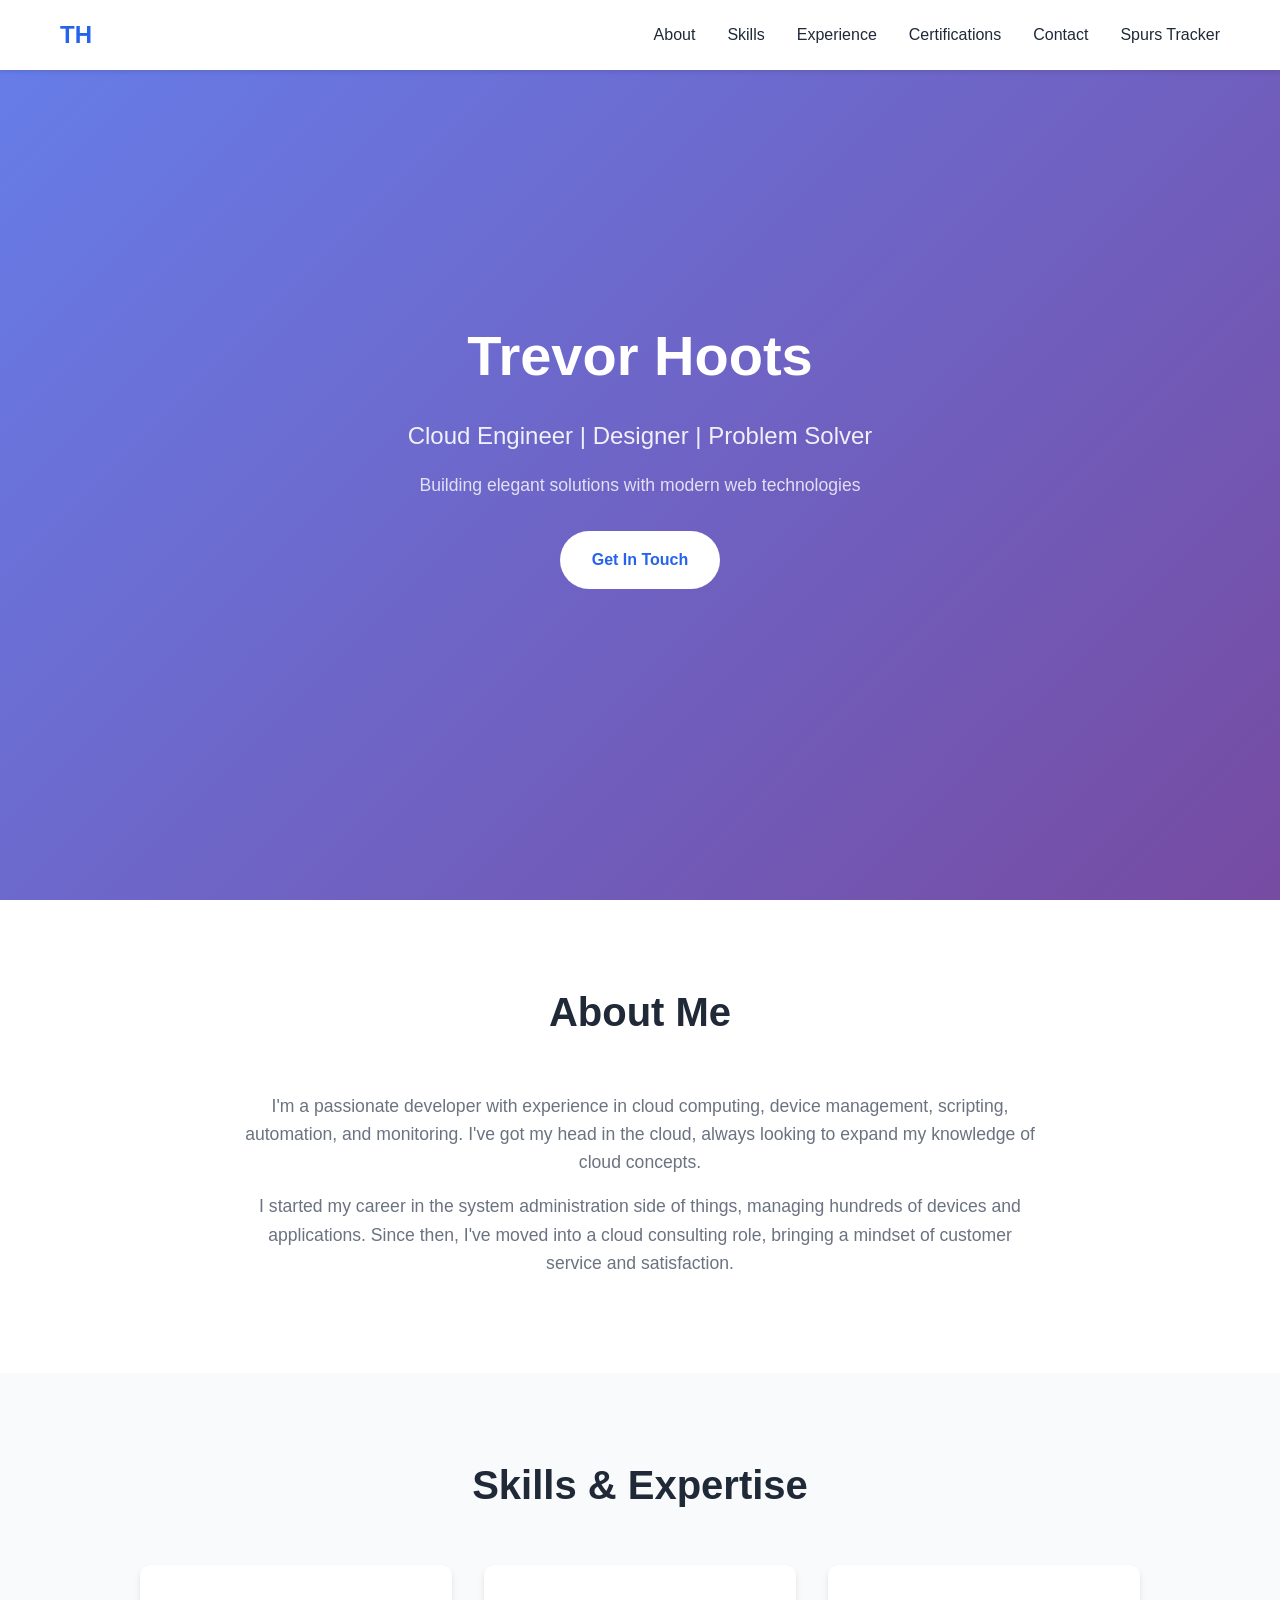
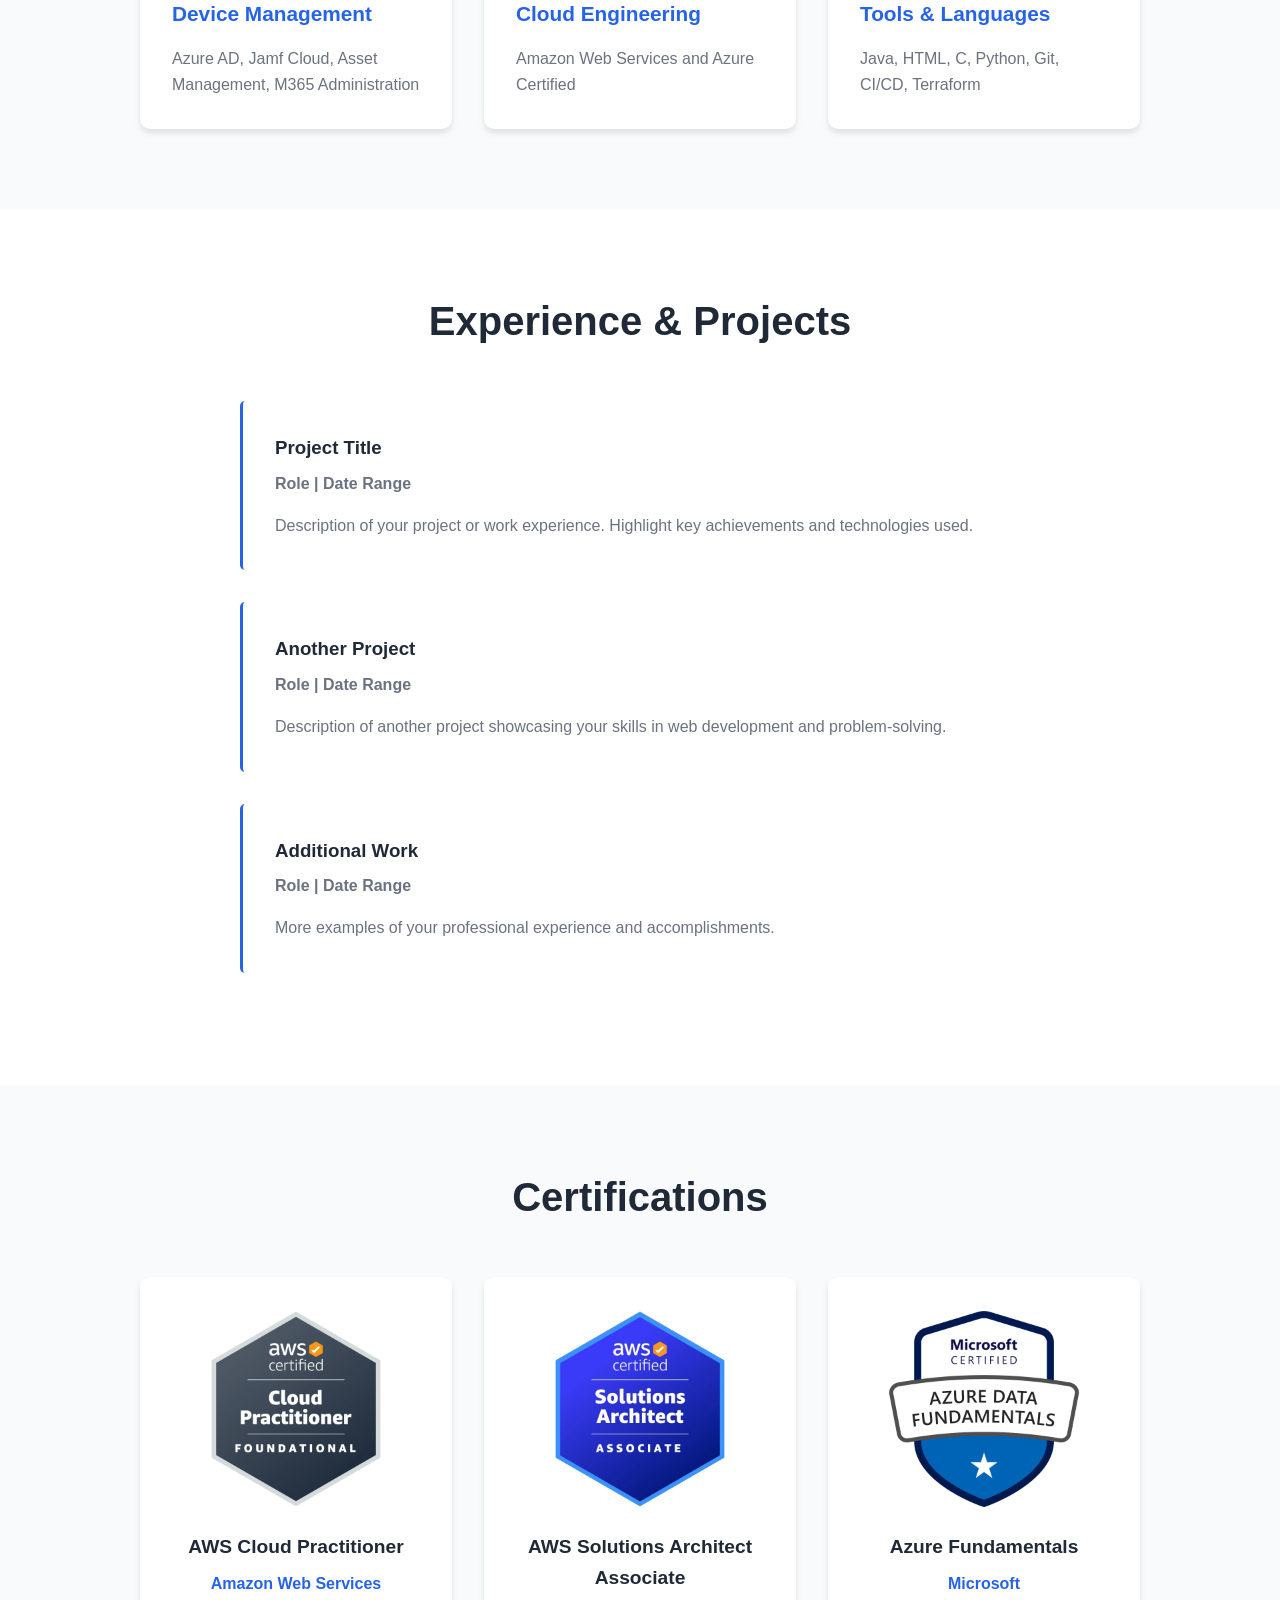
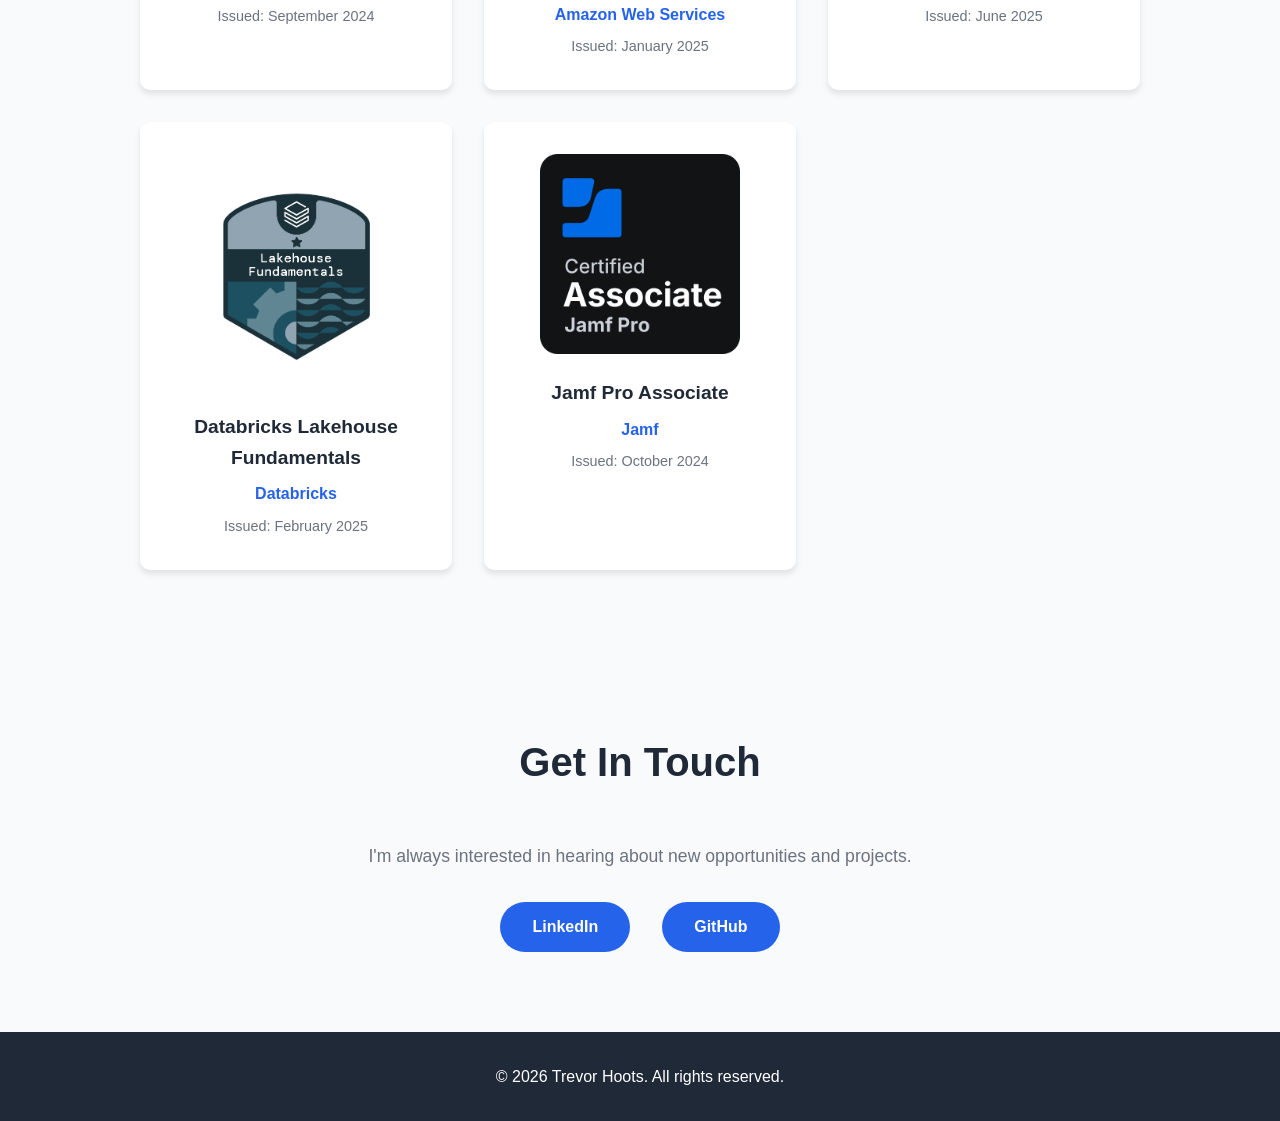
==== index.html @ 1b1d7140 "Initial commit: portfolio site + Spurs relegation tracker" ====
<!DOCTYPE html>
<html lang="en-us">
    <head>
        <meta charset="UTF-8">
        <meta name="viewport" content="width=device-width, initial-scale=1.0">
        <title>Trevor Hoots - Portfolio</title>
        <link rel="stylesheet" href="style.css">
    </head>
    <body>
        <!-- Navigation -->
        <nav class="navbar">
            <div class="nav-container">
                <a href="#home" class="nav-logo">TH</a>
                <ul class="nav-menu">
                    <li><a href="#about" class="nav-link">About</a></li>
                    <li><a href="#skills" class="nav-link">Skills</a></li>
                    <li><a href="#experience" class="nav-link">Experience</a></li>
                    <li><a href="#certifications" class="nav-link">Certifications</a></li>
                    <li><a href="#contact" class="nav-link">Contact</a></li>
                    <li><a href="/spurs/" class="nav-link">Spurs Tracker</a></li>
                </ul>
            </div>
        </nav>

        <!-- Hero Section -->
        <section id="home" class="hero">
            <div class="hero-content">
                <h1 class="hero-title">Trevor Hoots</h1>
                <p class="hero-subtitle">Cloud Engineer | Designer | Problem Solver</p>
                <p class="hero-description">Building elegant solutions with modern web technologies</p>
                <a href="#contact" class="cta-button">Get In Touch</a>
            </div>
        </section>

        <!-- About Section -->
        <section id="about" class="section">
            <div class="container">
                <h2 class="section-title">About Me</h2>
                <div class="about-content">
                    <p>I'm a passionate developer with experience in cloud computing, device management, scripting, automation, and monitoring. I've got my head in the cloud, always looking to expand my knowledge of cloud concepts.</p>
                    <p>I started my career in the system administration side of things, managing hundreds of devices and applications. Since then, I've moved into a cloud consulting role, bringing a mindset of customer service and satisfaction.</p>
                </div>
            </div>
        </section>

        <!-- Skills Section -->
        <section id="skills" class="section section-alt">
            <div class="container">
                <h2 class="section-title">Skills & Expertise</h2>
                <div class="skills-grid">
                    <div class="skill-card">
                        <h3>Device Management</h3>
                        <p>Azure AD, Jamf Cloud, Asset Management, M365 Administration</p>
                    </div>
                    <div class="skill-card">
                        <h3>Cloud Engineering</h3>
                        <p>Amazon Web Services and Azure Certified</p>
                    </div>
                    <div class="skill-card">
                        <h3>Tools & Languages</h3>
                        <p>Java, HTML, C, Python, Git, CI/CD, Terraform</p>
                    </div>
                </div>
            </div>
        </section>

        <!-- Experience Section -->
        <section id="experience" class="section">
            <div class="container">
                <h2 class="section-title">Experience & Projects</h2>
                <div class="experience-list">
                    <div class="experience-item">
                        <h3>Project Title</h3>
                        <p class="experience-meta">Role | Date Range</p>
                        <p>Description of your project or work experience. Highlight key achievements and technologies used.</p>
                    </div>
                    <div class="experience-item">
                        <h3>Another Project</h3>
                        <p class="experience-meta">Role | Date Range</p>
                        <p>Description of another project showcasing your skills in web development and problem-solving.</p>
                    </div>
                    <div class="experience-item">
                        <h3>Additional Work</h3>
                        <p class="experience-meta">Role | Date Range</p>
                        <p>More examples of your professional experience and accomplishments.</p>
                    </div>
                </div>
            </div>
        </section>

        <!-- Certifications Section -->
        <section id="certifications" class="section section-alt">
            <div class="container">
                <h2 class="section-title">Certifications</h2>
                <div class="certifications-grid">
                    <div class="cert-card">
                        <img src="images/aws_cloud-practitioner.jpeg" alt="AWS Cloud Practitioner" class="cert-image">
                        <h3>AWS Cloud Practitioner</h3>
                        <p class="cert-issuer">Amazon Web Services</p>
                        <p class="cert-date">Issued: September 2024</p>
                    </div>
                    <div class="cert-card">
                        <img src="images/aws_saa.jpeg" alt="AWS Solutions Architect Associate" class="cert-image">
                        <h3>AWS Solutions Architect Associate</h3>
                        <p class="cert-issuer">Amazon Web Services</p>
                        <p class="cert-date">Issued: January 2025</p>
                    </div>
                    <div class="cert-card">
                        <img src="images/azure_fundamentals.jpeg" alt="Azure Fundamentals" class="cert-image">
                        <h3>Azure Fundamentals</h3>
                        <p class="cert-issuer">Microsoft</p>
                        <p class="cert-date">Issued: June 2025</p>
                    </div>
                    <div class="cert-card">
                        <img src="images/databicks_lakehouse-fundamentals.jpeg" alt="Databricks Lakehouse Fundamentals" class="cert-image">
                        <h3>Databricks Lakehouse Fundamentals</h3>
                        <p class="cert-issuer">Databricks</p>
                        <p class="cert-date">Issued: February 2025</p>
                    </div>
                    <div class="cert-card">
                        <img src="images/jamf-pro_associate.jpeg" alt="Jamf Pro Associate" class="cert-image">
                        <h3>Jamf Pro Associate</h3>
                        <p class="cert-issuer">Jamf</p>
                        <p class="cert-date">Issued: October 2024</p>
                    </div>
                </div>
            </div>
        </section>

        <!-- Contact Section -->
        <section id="contact" class="section section-alt">
            <div class="container">
                <h2 class="section-title">Get In Touch</h2>
                <div class="contact-content">
                    <p>I'm always interested in hearing about new opportunities and projects.</p>
                    <div class="contact-links">
                        <a href="https://linkedin.com/in/trevorhoots" class="contact-link" target="_blank">LinkedIn</a>
                        <a href="https://github.com/thootsie" class="contact-link" target="_blank">GitHub</a>
                    </div>
                </div>
            </div>
        </section>

        <!-- Footer -->
        <footer class="footer">
            <p>&copy; 2026 Trevor Hoots. All rights reserved.</p>
        </footer>

        <script src="script.js"></script>
    </body>
</html>
---- style.css ----
* {
    margin: 0;
    padding: 0;
    box-sizing: border-box;
}

:root {
    --primary-color: #2563eb;
    --secondary-color: #1e40af;
    --text-dark: #1f2937;
    --text-light: #6b7280;
    --bg-light: #f9fafb;
    --bg-white: #ffffff;
    --border-color: #e5e7eb;
}

html {
    scroll-behavior: smooth;
}

body {
    font-family: -apple-system, BlinkMacSystemFont, 'Segoe UI', Roboto, 'Helvetica Neue', Arial, sans-serif;
    line-height: 1.6;
    color: var(--text-dark);
}

.container {
    max-width: 1200px;
    margin: 0 auto;
    padding: 0 20px;
}

/* Navigation */
.navbar {
    position: fixed;
    top: 0;
    width: 100%;
    background: var(--bg-white);
    box-shadow: 0 2px 4px rgba(0,0,0,0.1);
    z-index: 1000;
}

.nav-container {
    max-width: 1200px;
    margin: 0 auto;
    padding: 1rem 20px;
    display: flex;
    justify-content: space-between;
    align-items: center;
}

.nav-logo {
    font-size: 1.5rem;
    font-weight: bold;
    color: var(--primary-color);
    text-decoration: none;
}

.nav-menu {
    display: flex;
    list-style: none;
    gap: 2rem;
}

.nav-link {
    color: var(--text-dark);
    text-decoration: none;
    font-weight: 500;
    transition: color 0.3s;
}

.nav-link:hover {
    color: var(--primary-color);
}

/* Hero Section */
.hero {
    min-height: 100vh;
    display: flex;
    align-items: center;
    justify-content: center;
    background: linear-gradient(135deg, #667eea 0%, #764ba2 100%);
    color: white;
    text-align: center;
    padding: 2rem;
}

.hero-content {
    max-width: 800px;
}

.hero-title {
    font-size: 3.5rem;
    margin-bottom: 1rem;
    font-weight: 700;
}

.hero-subtitle {
    font-size: 1.5rem;
    margin-bottom: 1rem;
    opacity: 0.9;
}

.hero-description {
    font-size: 1.1rem;
    margin-bottom: 2rem;
    opacity: 0.8;
}

.cta-button {
    display: inline-block;
    padding: 1rem 2rem;
    background: white;
    color: var(--primary-color);
    text-decoration: none;
    border-radius: 50px;
    font-weight: 600;
    transition: transform 0.3s, box-shadow 0.3s;
}

.cta-button:hover {
    transform: translateY(-2px);
    box-shadow: 0 10px 20px rgba(0,0,0,0.2);
}

/* Sections */
.section {
    padding: 5rem 0;
}

.section-alt {
    background: var(--bg-light);
}

.section-title {
    text-align: center;
    font-size: 2.5rem;
    margin-bottom: 3rem;
    color: var(--text-dark);
}

/* About Section */
.about-content {
    max-width: 800px;
    margin: 0 auto;
    text-align: center;
}

.about-content p {
    font-size: 1.1rem;
    color: var(--text-light);
    margin-bottom: 1rem;
}

/* Skills Section */
.skills-grid {
    display: grid;
    grid-template-columns: repeat(auto-fit, minmax(250px, 1fr));
    gap: 2rem;
    max-width: 1000px;
    margin: 0 auto;
}

.skill-card {
    background: white;
    padding: 2rem;
    border-radius: 10px;
    box-shadow: 0 4px 6px rgba(0,0,0,0.1);
    transition: transform 0.3s, box-shadow 0.3s;
}

.skill-card:hover {
    transform: translateY(-5px);
    box-shadow: 0 10px 20px rgba(0,0,0,0.15);
}

.skill-card h3 {
    color: var(--primary-color);
    margin-bottom: 1rem;
    font-size: 1.3rem;
}

.skill-card p {
    color: var(--text-light);
}

/* Experience Section */
.experience-list {
    max-width: 800px;
    margin: 0 auto;
}

.experience-item {
    padding: 2rem;
    border-left: 3px solid var(--primary-color);
    margin-bottom: 2rem;
    background: white;
    border-radius: 5px;
}

.experience-item h3 {
    color: var(--text-dark);
    margin-bottom: 0.5rem;
}

.experience-meta {
    color: var(--primary-color);
    font-weight: 600;
    margin-bottom: 1rem;
}

.experience-item p {
    color: var(--text-light);
}

/* Contact Section */
.contact-content {
    text-align: center;
    max-width: 600px;
    margin: 0 auto;
}

.contact-content p {
    font-size: 1.1rem;
    color: var(--text-light);
    margin-bottom: 2rem;
}

.contact-links {
    display: flex;
    justify-content: center;
    gap: 2rem;
    flex-wrap: wrap;
}

.contact-link {
    padding: 0.75rem 2rem;
    background: var(--primary-color);
    color: white;
    text-decoration: none;
    border-radius: 50px;
    font-weight: 600;
    transition: background 0.3s, transform 0.3s;
}

.contact-link:hover {
    background: var(--secondary-color);
    transform: translateY(-2px);
}

/* Footer */
.footer {
    background: var(--text-dark);
    color: white;
    text-align: center;
    padding: 2rem;
}

/* Responsive Design */
@media (max-width: 768px) {
    .nav-menu {
        gap: 1rem;
    }
    
    .hero-title {
        font-size: 2.5rem;
    }
    
    .hero-subtitle {
        font-size: 1.2rem;
    }
    
    .section-title {
        font-size: 2rem;
    }
    
    .skills-grid {
        grid-template-columns: 1fr;
    }
}

@media (max-width: 480px) {
    .nav-menu {
        flex-direction: column;
        gap: 0.5rem;
    }
    
    .hero-title {
        font-size: 2rem;
    }
    
    .contact-links {
        flex-direction: column;
    }
}

/* Certifications Section */
.certifications-grid {
    display: grid;
    grid-template-columns: repeat(auto-fit, minmax(280px, 1fr));
    gap: 2rem;
    max-width: 1000px;
    margin: 0 auto;
    justify-items: center;
}

.cert-card {
    background: white;
    padding: 2rem;
    border-radius: 10px;
    box-shadow: 0 4px 6px rgba(0,0,0,0.1);
    text-align: center;
    transition: transform 0.3s, box-shadow 0.3s;
    width: 100%;
    max-width: 320px;
}

.cert-card:hover {
    transform: translateY(-5px);
    box-shadow: 0 10px 20px rgba(0,0,0,0.15);
}

.cert-image {
    width: 100%;
    max-width: 200px;
    height: auto;
    margin-bottom: 1rem;
    border-radius: 8px;
}

.cert-card h3 {
    color: var(--text-dark);
    margin-bottom: 0.5rem;
    font-size: 1.2rem;
}

.cert-issuer {
    color: var(--primary-color);
    font-weight: 600;
    margin-bottom: 0.5rem;
}

.cert-date {
    color: var(--text-light);
    font-size: 0.9rem;
}
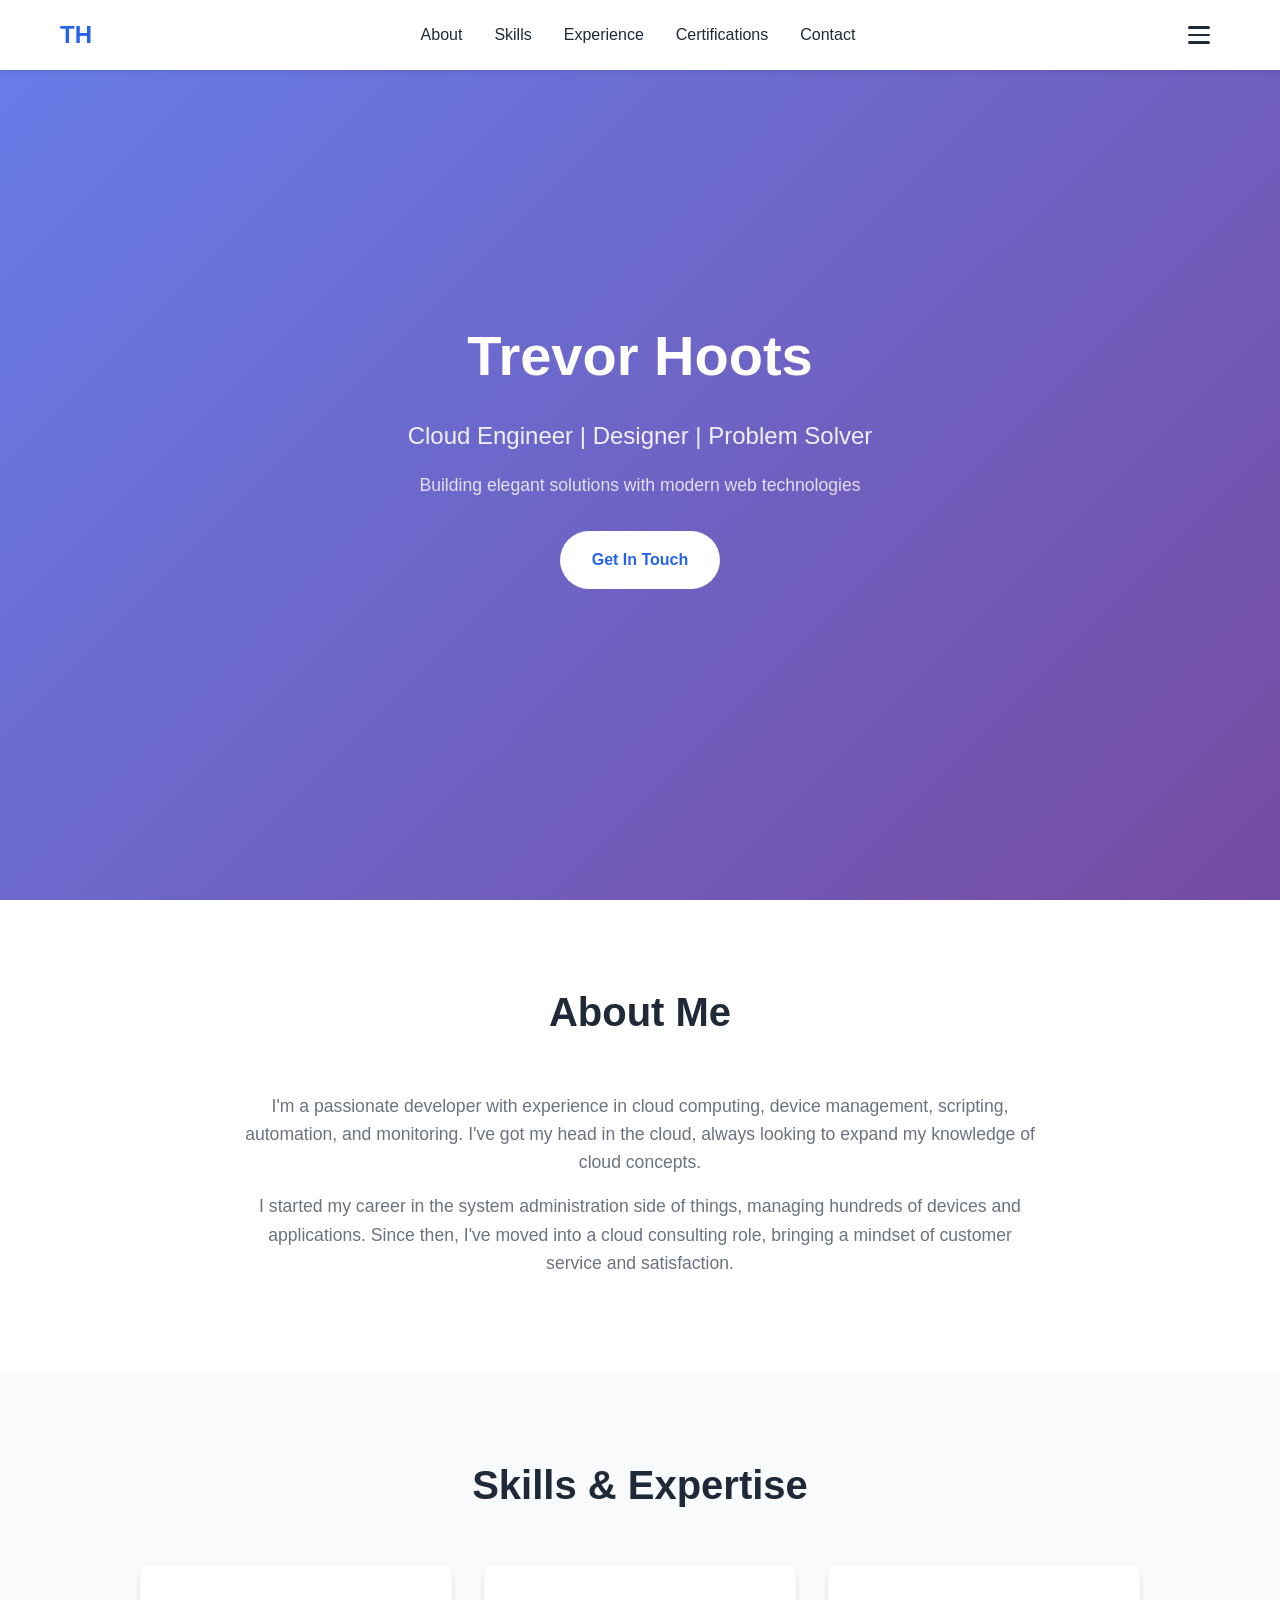
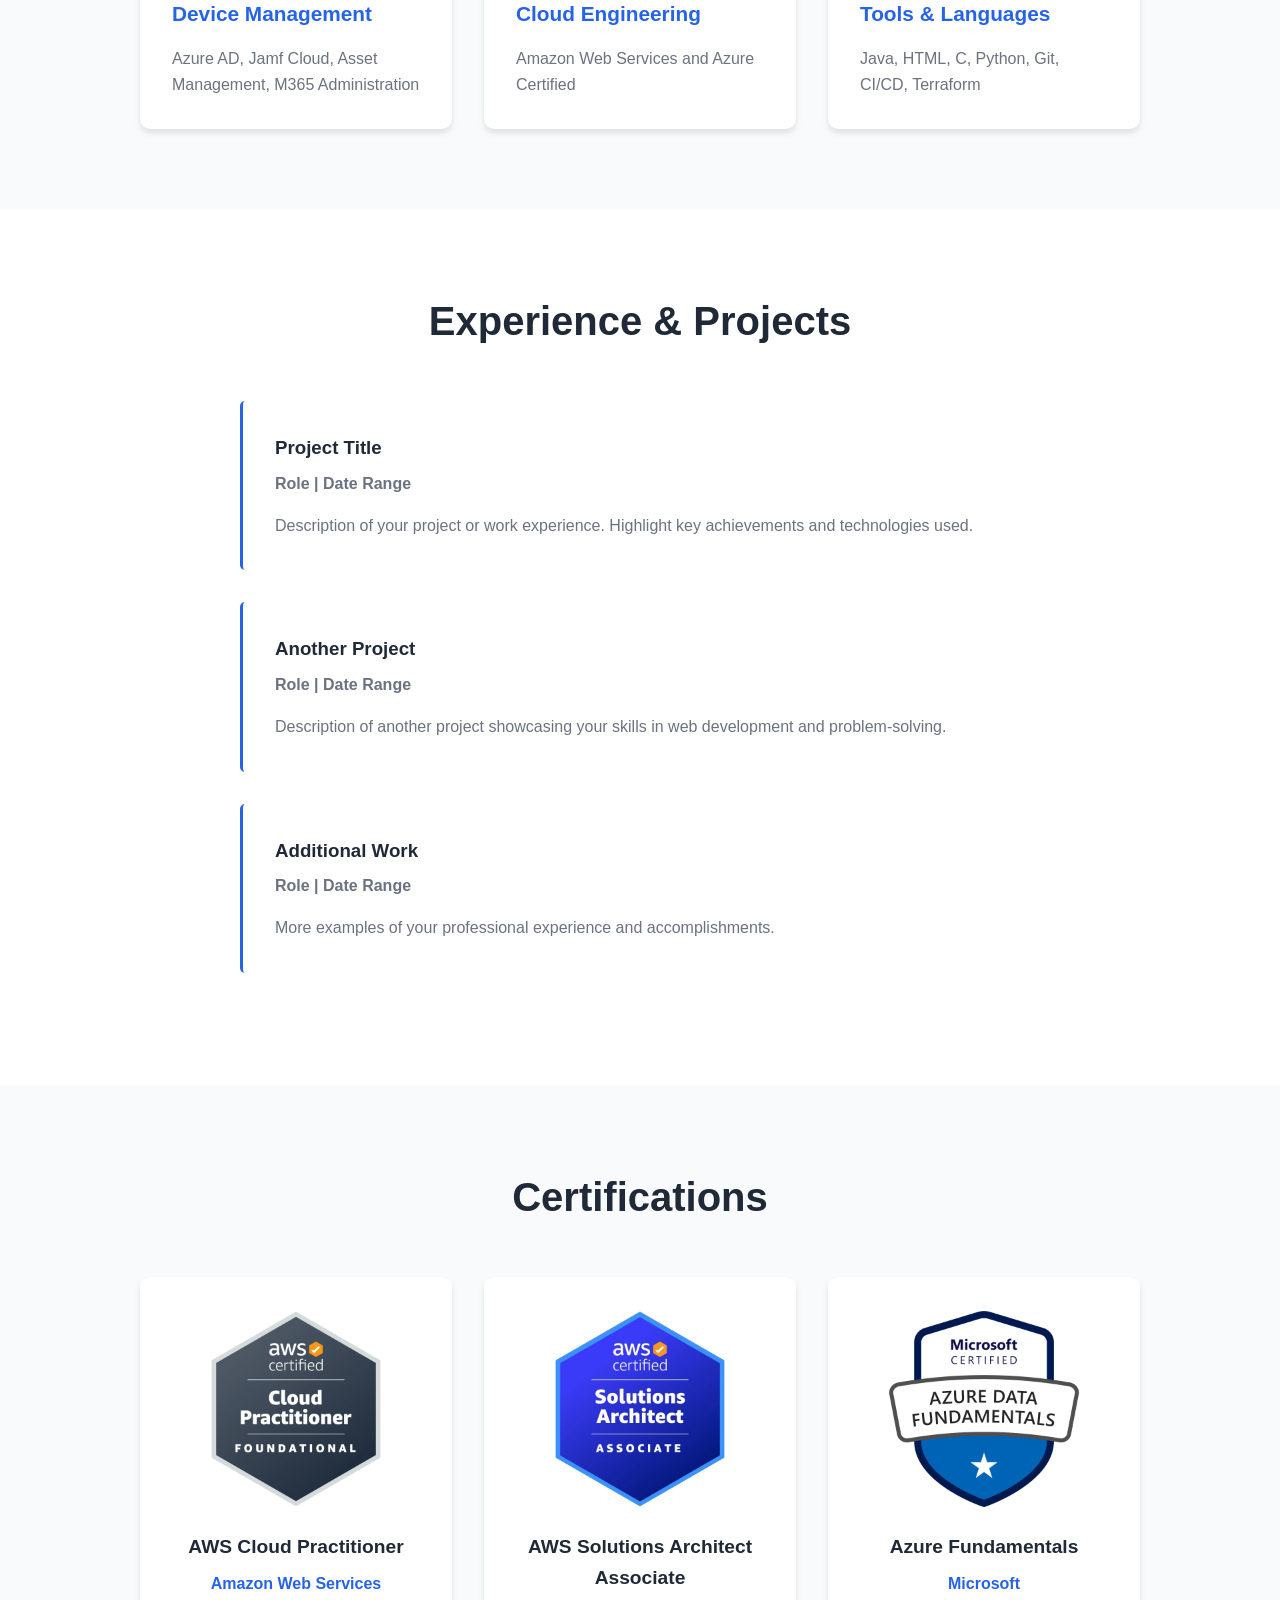
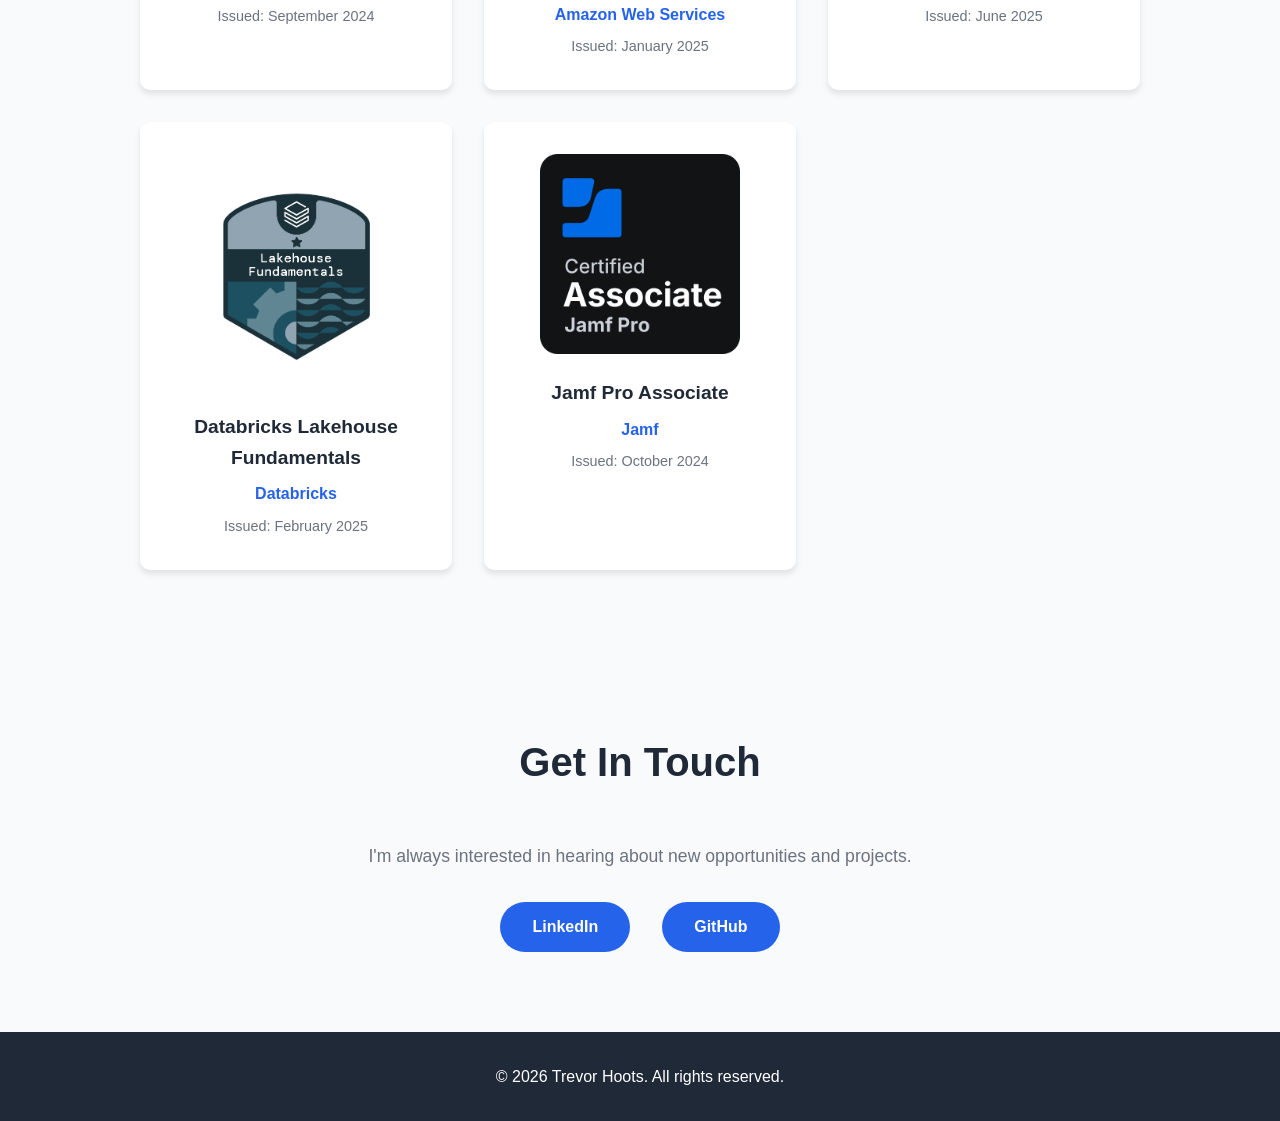
==== commit f863b411: "Add hamburger menu with dropdown for extra pages" ====
--- a/index.html
+++ b/index.html
@@ -17,8 +17,15 @@
                     <li><a href="#experience" class="nav-link">Experience</a></li>
                     <li><a href="#certifications" class="nav-link">Certifications</a></li>
                     <li><a href="#contact" class="nav-link">Contact</a></li>
-                    <li><a href="/spurs/" class="nav-link">Spurs Tracker</a></li>
                 </ul>
+                <button class="hamburger" aria-label="Menu" aria-expanded="false">
+                    <span class="hamburger-line"></span>
+                    <span class="hamburger-line"></span>
+                    <span class="hamburger-line"></span>
+                </button>
+            </div>
+            <div class="dropdown-menu" aria-hidden="true">
+                <a href="/spurs/" class="dropdown-link">⚽ Spurs Tracker</a>
             </div>
         </nav>
 
--- a/style.css
+++ b/style.css
@@ -73,6 +73,82 @@
     color: var(--primary-color);
 }
 
+/* Hamburger Button */
+.hamburger {
+    display: flex;
+    flex-direction: column;
+    justify-content: center;
+    gap: 5px;
+    width: 36px;
+    height: 36px;
+    background: none;
+    border: none;
+    cursor: pointer;
+    padding: 4px;
+    border-radius: 6px;
+    transition: background 0.2s;
+}
+
+.hamburger:hover {
+    background: var(--bg-light);
+}
+
+.hamburger-line {
+    display: block;
+    width: 22px;
+    height: 2.5px;
+    background: var(--text-dark);
+    border-radius: 2px;
+    transition: transform 0.3s, opacity 0.3s;
+}
+
+.hamburger.active .hamburger-line:nth-child(1) {
+    transform: translateY(7.5px) rotate(45deg);
+}
+
+.hamburger.active .hamburger-line:nth-child(2) {
+    opacity: 0;
+}
+
+.hamburger.active .hamburger-line:nth-child(3) {
+    transform: translateY(-7.5px) rotate(-45deg);
+}
+
+/* Dropdown Menu */
+.dropdown-menu {
+    display: none;
+    background: var(--bg-white);
+    border-top: 1px solid var(--border-color);
+    padding: 0.75rem 20px;
+    max-width: 1200px;
+    margin: 0 auto;
+}
+
+.dropdown-menu.open {
+    display: block;
+    animation: slideDown 0.2s ease-out;
+}
+
+@keyframes slideDown {
+    from { opacity: 0; transform: translateY(-8px); }
+    to { opacity: 1; transform: translateY(0); }
+}
+
+.dropdown-link {
+    display: block;
+    padding: 0.6rem 1rem;
+    color: var(--text-dark);
+    text-decoration: none;
+    font-weight: 500;
+    border-radius: 6px;
+    transition: background 0.2s, color 0.2s;
+}
+
+.dropdown-link:hover {
+    background: var(--bg-light);
+    color: var(--primary-color);
+}
+
 /* Hero Section */
 .hero {
     min-height: 100vh;
@@ -259,7 +335,31 @@
 /* Responsive Design */
 @media (max-width: 768px) {
     .nav-menu {
-        gap: 1rem;
+        display: none;
+    }
+
+    .dropdown-menu.open {
+        display: flex;
+        flex-direction: column;
+    }
+
+    .dropdown-menu.open .nav-menu-mobile {
+        display: flex;
+        flex-direction: column;
+        list-style: none;
+        margin-bottom: 0.5rem;
+        padding-bottom: 0.5rem;
+        border-bottom: 1px solid var(--border-color);
+    }
+
+    .dropdown-menu.open .nav-menu-mobile .nav-link {
+        display: block;
+        padding: 0.6rem 1rem;
+        border-radius: 6px;
+    }
+
+    .dropdown-menu.open .nav-menu-mobile .nav-link:hover {
+        background: var(--bg-light);
     }
     
     .hero-title {
@@ -280,11 +380,6 @@
 }
 
 @media (max-width: 480px) {
-    .nav-menu {
-        flex-direction: column;
-        gap: 0.5rem;
-    }
-    
     .hero-title {
         font-size: 2rem;
     }
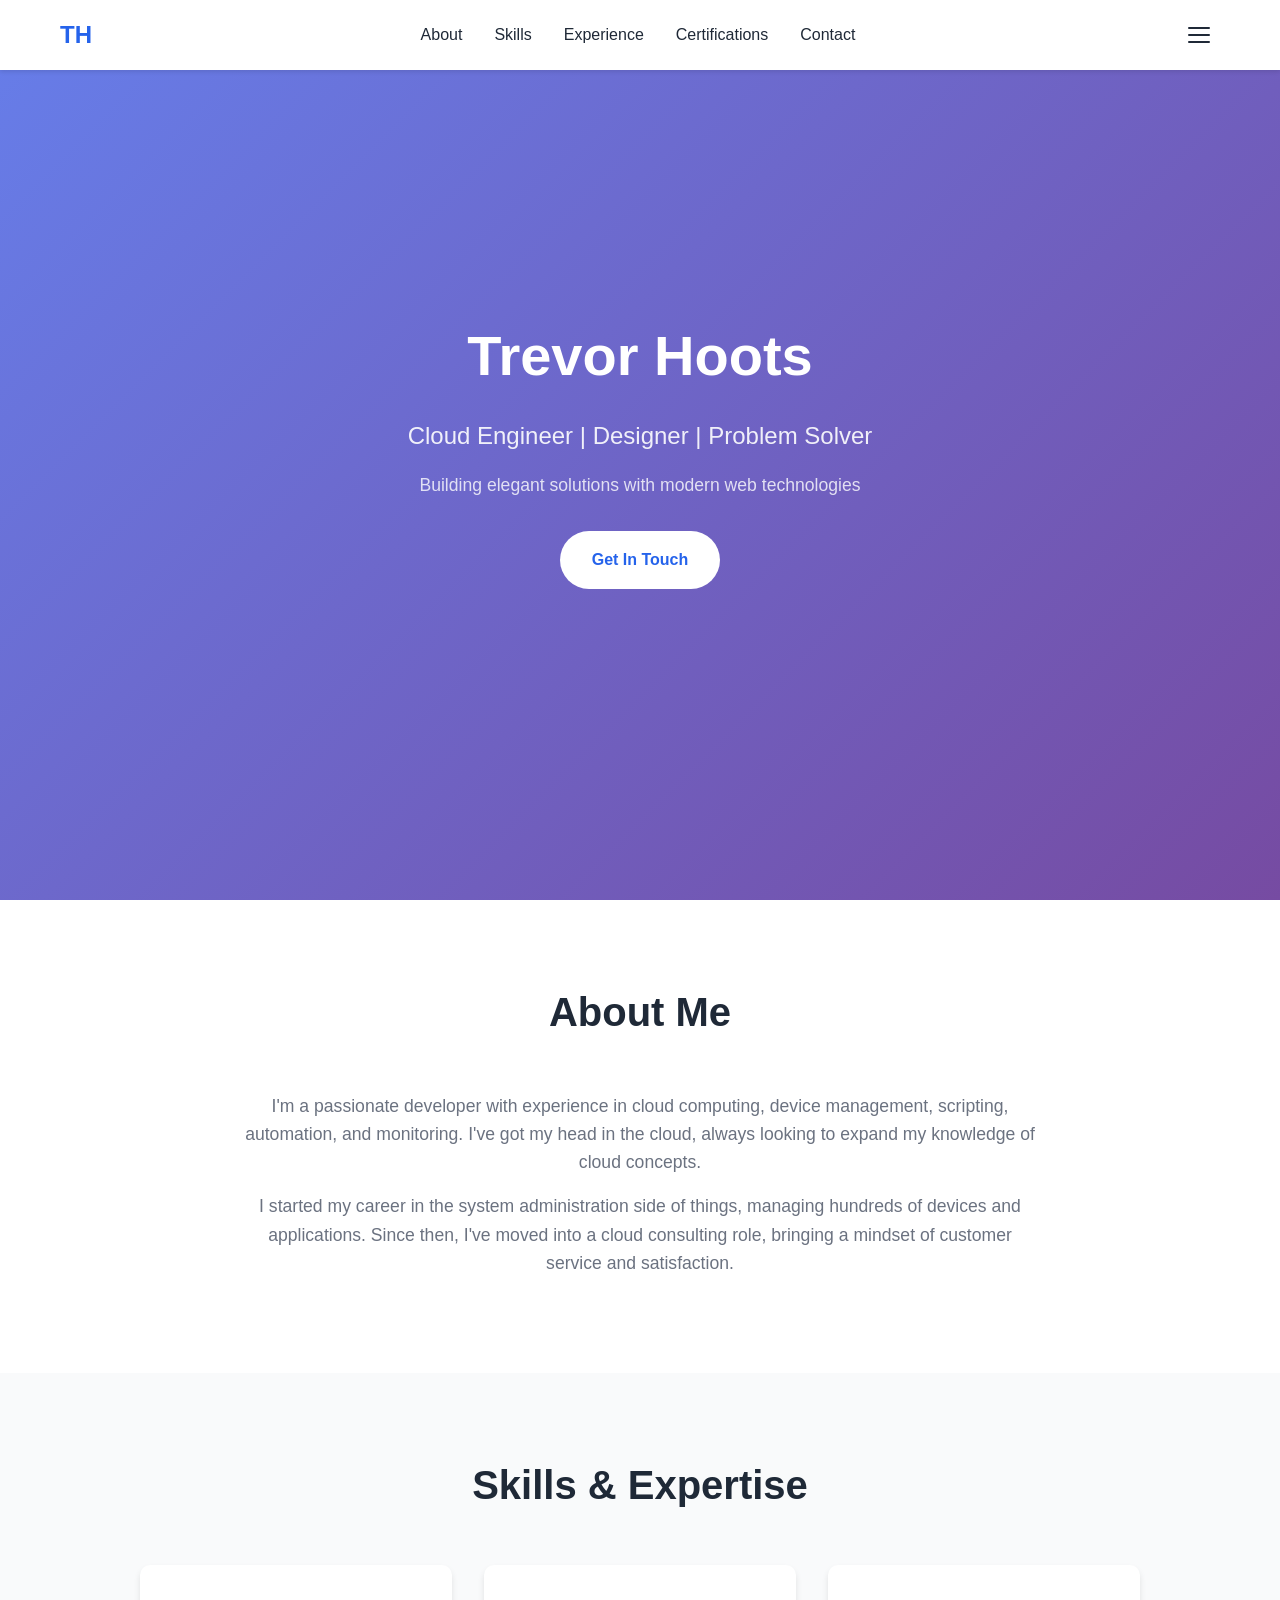
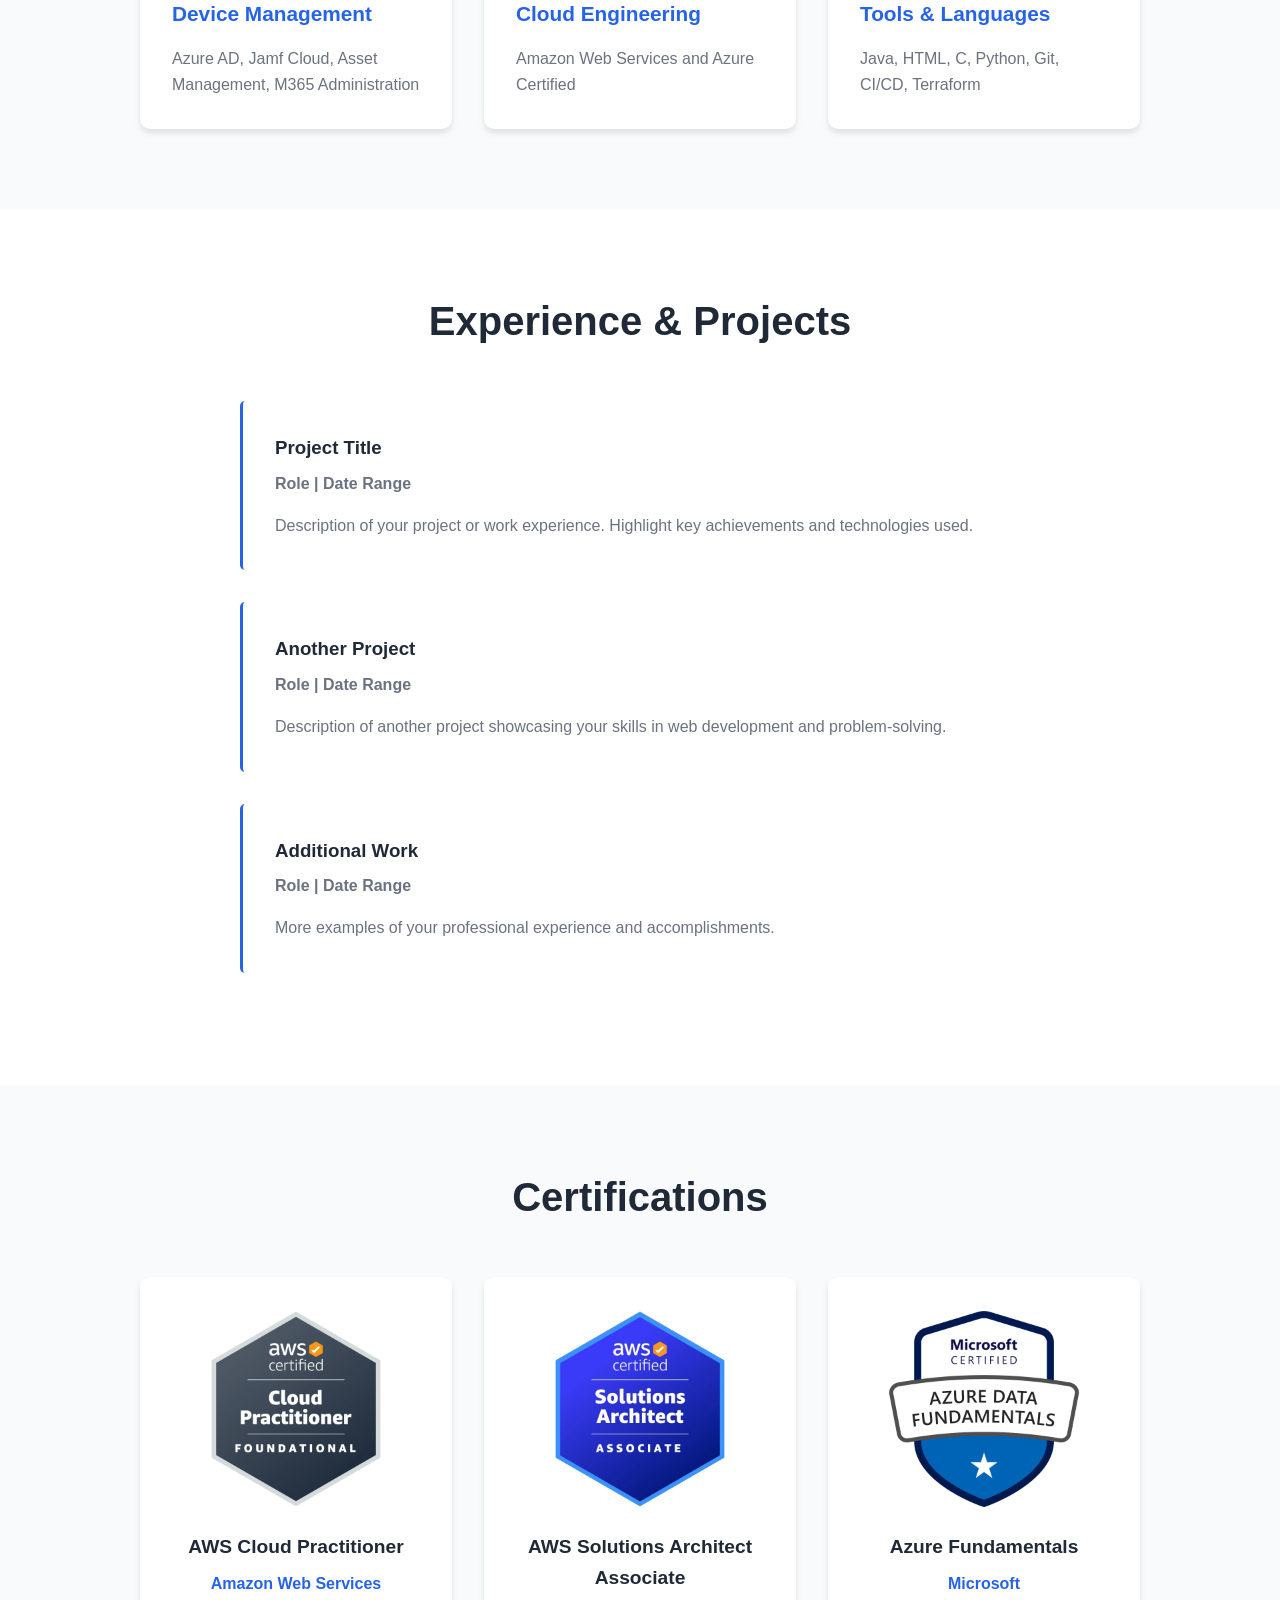
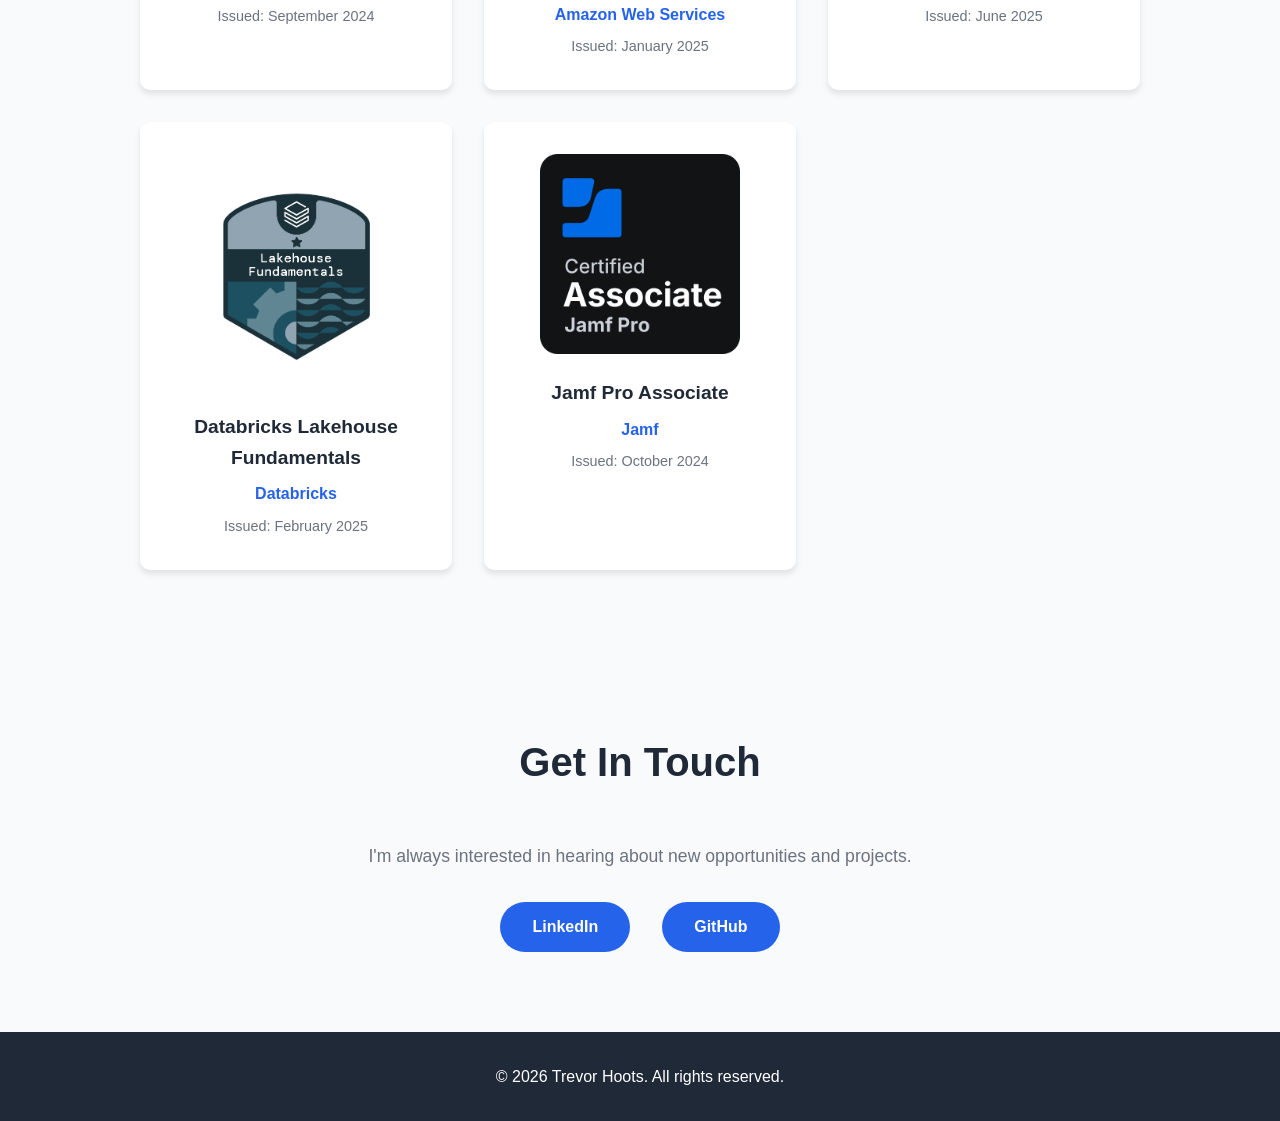
==== commit 29146976: "Fix hamburger: uniform line thickness, dropdown as popover box" ====
--- a/index.html
+++ b/index.html
@@ -23,9 +23,9 @@
                     <span class="hamburger-line"></span>
                     <span class="hamburger-line"></span>
                 </button>
-            </div>
-            <div class="dropdown-menu" aria-hidden="true">
-                <a href="/spurs/" class="dropdown-link">⚽ Spurs Tracker</a>
+                <div class="dropdown-menu" aria-hidden="true">
+                    <a href="/spurs/" class="dropdown-link">⚽ Spurs Tracker</a>
+                </div>
             </div>
         </nav>
 
--- a/style.css
+++ b/style.css
@@ -47,6 +47,7 @@
     display: flex;
     justify-content: space-between;
     align-items: center;
+    position: relative;
 }
 
 .nav-logo {
@@ -75,6 +76,7 @@
 
 /* Hamburger Button */
 .hamburger {
+    position: relative;
     display: flex;
     flex-direction: column;
     justify-content: center;
@@ -96,14 +98,14 @@
 .hamburger-line {
     display: block;
     width: 22px;
-    height: 2.5px;
+    height: 2px;
     background: var(--text-dark);
     border-radius: 2px;
     transition: transform 0.3s, opacity 0.3s;
 }
 
 .hamburger.active .hamburger-line:nth-child(1) {
-    transform: translateY(7.5px) rotate(45deg);
+    transform: translateY(7px) rotate(45deg);
 }
 
 .hamburger.active .hamburger-line:nth-child(2) {
@@ -111,35 +113,42 @@
 }
 
 .hamburger.active .hamburger-line:nth-child(3) {
-    transform: translateY(-7.5px) rotate(-45deg);
+    transform: translateY(-7px) rotate(-45deg);
 }
 
 /* Dropdown Menu */
 .dropdown-menu {
     display: none;
+    position: absolute;
+    top: 100%;
+    right: 20px;
+    margin-top: 0.5rem;
     background: var(--bg-white);
-    border-top: 1px solid var(--border-color);
-    padding: 0.75rem 20px;
-    max-width: 1200px;
-    margin: 0 auto;
+    border: 1px solid var(--border-color);
+    border-radius: 8px;
+    padding: 0.5rem;
+    min-width: 180px;
+    box-shadow: 0 4px 12px rgba(0,0,0,0.1);
+    z-index: 1001;
 }
 
 .dropdown-menu.open {
     display: block;
-    animation: slideDown 0.2s ease-out;
-}
-
-@keyframes slideDown {
-    from { opacity: 0; transform: translateY(-8px); }
+    animation: dropIn 0.2s ease-out;
+}
+
+@keyframes dropIn {
+    from { opacity: 0; transform: translateY(-4px); }
     to { opacity: 1; transform: translateY(0); }
 }
 
 .dropdown-link {
     display: block;
-    padding: 0.6rem 1rem;
+    padding: 0.5rem 0.75rem;
     color: var(--text-dark);
     text-decoration: none;
     font-weight: 500;
+    font-size: 0.9rem;
     border-radius: 6px;
     transition: background 0.2s, color 0.2s;
 }
@@ -338,6 +347,11 @@
         display: none;
     }
 
+    .dropdown-menu {
+        right: 20px;
+        min-width: 200px;
+    }
+
     .dropdown-menu.open {
         display: flex;
         flex-direction: column;
@@ -354,8 +368,9 @@
 
     .dropdown-menu.open .nav-menu-mobile .nav-link {
         display: block;
-        padding: 0.6rem 1rem;
+        padding: 0.5rem 0.75rem;
         border-radius: 6px;
+        font-size: 0.9rem;
     }
 
     .dropdown-menu.open .nav-menu-mobile .nav-link:hover {
